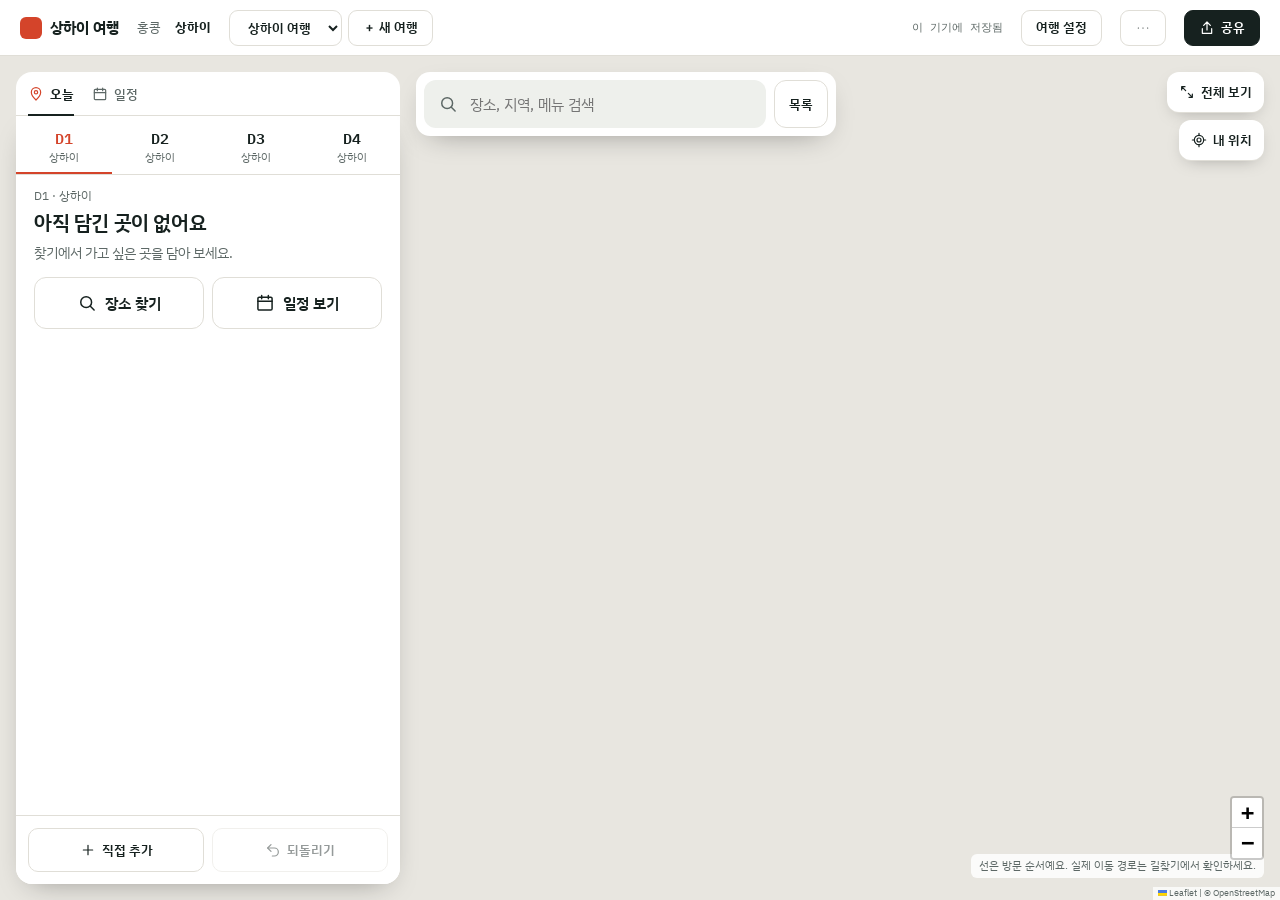
==== shanghai/index.html @ 97217b45 "D3 일정에 홍콩→마카오 페리 안내 메모 추가 (타이파행 코타이워터젯, 일요일 사전예약 팁) Co-Authored-By: Claude Fable 5 <noreply@anthropi" ====
<!doctype html>
<html lang="ko">
<head>
<meta charset="utf-8"><meta name="viewport" content="width=device-width,initial-scale=1,viewport-fit=cover">
<meta name="theme-color" content="#f3f2ee" media="(prefers-color-scheme: light)"><meta name="theme-color" content="#0d1312" media="(prefers-color-scheme: dark)"><link rel="icon" href="data:image/svg+xml,%3Csvg xmlns=%27http://www.w3.org/2000/svg%27 viewBox=%270 0 32 32%27%3E%3Crect width=%2732%27 height=%2732%27 rx=%278%27 fill=%27%23d4442a%27/%3E%3C/svg%3E"><title>상하이 여행 플래너</title>
<link rel="preconnect" href="https://fonts.googleapis.com"><link rel="preconnect" href="https://fonts.gstatic.com" crossorigin>
<link rel="stylesheet" href="https://fonts.googleapis.com/css2?family=IBM+Plex+Mono:wght@500;600&family=IBM+Plex+Sans+KR:wght@400;500;600;700&display=swap" media="print" onload="this.media='all'">
<link rel="stylesheet" href="../vendor/leaflet/leaflet.css">
<link rel="stylesheet" href="../styles.css?v=20261013b">
<script defer src="../vendor/leaflet/leaflet.js"></script>
<script defer src="../vendor/coordtransform.js"></script><script defer src="data.js?v=20261013b"></script><script defer src="../planner.js?v=20261013b"></script><script defer src="../app.js?v=20261013b"></script>
</head>
<body class="city-sh" data-tab="today">
<section id="map-panel" aria-label="여행 지도">
  <div id="map"></div>
  <div id="map-fallback" hidden>지도를 불러오지 못했어요.<br>네트워크 연결 후 새로고침해 주세요.<small>일정 편집과 저장은 계속 사용할 수 있어요.</small></div>
  <p class="map-note" id="map-note">선은 방문 순서예요. 실제 이동 경로는 길찾기에서 확인하세요.</p>
</section>
<header class="topbar">
  <a class="brand" href="#" aria-label="여행 플래너 홈"><i aria-hidden="true"></i><span>상하이 여행</span></a>
  <nav class="city-switch" aria-label="여행 도시"><a href="../">홍콩</a><a href="./" aria-current="page">상하이</a></nav>
  <div class="trip-control"><label class="sr-only" for="trip-select">저장된 여행</label><select id="trip-select"></select><button id="new-trip" title="새 여행 만들기">＋ 새 여행</button></div>
  <span class="spacer"></span>
  <span id="save-status" class="save-status mono" role="status">이 기기에 저장</span><button id="settings-btn">여행 설정</button><button id="backup-btn" aria-label="백업과 복원" data-ico="more"></button><button id="share-btn" class="pri" data-ico="share">공유</button>
</header>
<div class="float-top">
  <button id="day-btn" class="float day-btn" aria-haspopup="dialog"></button>
  <div class="map-tools"><button id="fit-btn" class="float" data-ico="expand"><span>전체 보기</span></button><button hidden id="transit-btn" class="float" aria-pressed="false" data-ico="train"><span>노선</span></button><button id="location-btn" class="float" data-ico="loc"><span>내 위치</span></button></div>
</div>
<button id="detail-back" class="float detail-back" aria-label="뒤로" data-ico="back" hidden></button>
<nav class="tabbar" id="tabbar" aria-label="화면">
  <button data-tab="today" data-ico="today">오늘</button><button data-tab="plan" data-ico="cal">일정</button><button data-tab="find" data-ico="search">찾기</button><button data-tab="more" data-ico="more">더보기</button>
</nav>
<main id="sheet" class="sheet" aria-label="일정">
  <div class="grip" data-grip><span></span></div>
  <div class="sheet-body">
    <section id="view-today" class="view" aria-label="오늘"></section>
    <section id="view-plan" class="view" aria-label="일정 짜기"><div id="day-tabs" class="days" aria-label="여행 날짜"></div><div id="plan-list"></div></section>
    <section id="view-more" class="view" aria-label="더보기"></section>
  </div>
  <footer class="panel-foot"><button id="add-btn" data-ico="plus">직접 추가</button><button id="undo-btn" data-ico="undo" disabled>되돌리기</button></footer>
</main>
<section id="find" class="sheet find" aria-label="장소 찾기">
  <div class="grip" data-grip><span></span></div>
  <div class="find-head">
    <div class="search-row"><label class="search-box"><span data-ico="search"></span><input id="search" type="search" placeholder="장소, 지역, 메뉴 검색" aria-label="장소 검색" autocomplete="off"></label><button id="find-toggle" class="find-toggle" aria-expanded="false">목록</button></div>
    <div class="pick-row"><span>담을 날 <b id="pick-label"></b></span><button id="pick-change" aria-expanded="false">바꾸기</button></div>
    <div id="pick-days" class="pick-days" hidden></div>
    <div id="filters" class="text-tabs" role="tablist" aria-label="장소 분류"></div>
    <div id="friend-switch" class="friend-switch" hidden><button id="friend-all" aria-pressed="true">전체</button><button id="heesu-btn" aria-pressed="false">리재의 맛집 리스트 <span class="heesu-count mono"></span></button><button id="rec-only" aria-pressed="false">추천만</button></div>
  </div>
  <div class="sheet-body"><div id="list-heading" class="list-heading"></div><ul id="place-list" class="find-list"></ul></div>
</section>
<section id="detail" class="sheet detail" aria-label="장소 상세" hidden>
  <div class="grip" data-grip><span></span></div>
  <div class="sheet-body" id="detail-body"></div>
</section>
<dialog id="editor"><div class="dialog-head"><h2 id="dialog-title"></h2><button id="close-dialog" aria-label="닫기">✕</button></div><div id="dialog-body"></div></dialog>
<div id="toast" role="status" aria-live="polite"></div>
</body>
</html>
---- vendor/leaflet/leaflet.css ----
/* required styles */

.leaflet-pane,
.leaflet-tile,
.leaflet-marker-icon,
.leaflet-marker-shadow,
.leaflet-tile-container,
.leaflet-pane > svg,
.leaflet-pane > canvas,
.leaflet-zoom-box,
.leaflet-image-layer,
.leaflet-layer {
	position: absolute;
	left: 0;
	top: 0;
	}
.leaflet-container {
	overflow: hidden;
	}
.leaflet-tile,
.leaflet-marker-icon,
.leaflet-marker-shadow {
	-webkit-user-select: none;
	   -moz-user-select: none;
	        user-select: none;
	  -webkit-user-drag: none;
	}
/* Prevents IE11 from highlighting tiles in blue */
.leaflet-tile::selection {
	background: transparent;
}
/* Safari renders non-retina tile on retina better with this, but Chrome is worse */
.leaflet-safari .leaflet-tile {
	image-rendering: -webkit-optimize-contrast;
	}
/* hack that prevents hw layers "stretching" when loading new tiles */
.leaflet-safari .leaflet-tile-container {
	width: 1600px;
	height: 1600px;
	-webkit-transform-origin: 0 0;
	}
.leaflet-marker-icon,
.leaflet-marker-shadow {
	display: block;
	}
/* .leaflet-container svg: reset svg max-width decleration shipped in Joomla! (joomla.org) 3.x */
/* .leaflet-container img: map is broken in FF if you have max-width: 100% on tiles */
.leaflet-container .leaflet-overlay-pane svg {
	max-width: none !important;
	max-height: none !important;
	}
.leaflet-container .leaflet-marker-pane img,
.leaflet-container .leaflet-shadow-pane img,
.leaflet-container .leaflet-tile-pane img,
.leaflet-container img.leaflet-image-layer,
.leaflet-container .leaflet-tile {
	max-width: none !important;
	max-height: none !important;
	width: auto;
	padding: 0;
	}

.leaflet-container img.leaflet-tile {
	/* See: https://bugs.chromium.org/p/chromium/issues/detail?id=600120 */
	mix-blend-mode: plus-lighter;
}

.leaflet-container.leaflet-touch-zoom {
	-ms-touch-action: pan-x pan-y;
	touch-action: pan-x pan-y;
	}
.leaflet-container.leaflet-touch-drag {
	-ms-touch-action: pinch-zoom;
	/* Fallback for FF which doesn't support pinch-zoom */
	touch-action: none;
	touch-action: pinch-zoom;
}
.leaflet-container.leaflet-touch-drag.leaflet-touch-zoom {
	-ms-touch-action: none;
	touch-action: none;
}
.leaflet-container {
	-webkit-tap-highlight-color: transparent;
}
.leaflet-container a {
	-webkit-tap-highlight-color: rgba(51, 181, 229, 0.4);
}
.leaflet-tile {
	filter: inherit;
	visibility: hidden;
	}
.leaflet-tile-loaded {
	visibility: inherit;
	}
.leaflet-zoom-box {
	width: 0;
	height: 0;
	-moz-box-sizing: border-box;
	     box-sizing: border-box;
	z-index: 800;
	}
/* workaround for https://bugzilla.mozilla.org/show_bug.cgi?id=888319 */
.leaflet-overlay-pane svg {
	-moz-user-select: none;
	}

.leaflet-pane         { z-index: 400; }

.leaflet-tile-pane    { z-index: 200; }
.leaflet-overlay-pane { z-index: 400; }
.leaflet-shadow-pane  { z-index: 500; }
.leaflet-marker-pane  { z-index: 600; }
.leaflet-tooltip-pane   { z-index: 650; }
.leaflet-popup-pane   { z-index: 700; }

.leaflet-map-pane canvas { z-index: 100; }
.leaflet-map-pane svg    { z-index: 200; }

.leaflet-vml-shape {
	width: 1px;
	height: 1px;
	}
.lvml {
	behavior: url(#default#VML);
	display: inline-block;
	position: absolute;
	}


/* control positioning */

.leaflet-control {
	position: relative;
	z-index: 800;
	pointer-events: visiblePainted; /* IE 9-10 doesn't have auto */
	pointer-events: auto;
	}
.leaflet-top,
.leaflet-bottom {
	position: absolute;
	z-index: 1000;
	pointer-events: none;
	}
.leaflet-top {
	top: 0;
	}
.leaflet-right {
	right: 0;
	}
.leaflet-bottom {
	bottom: 0;
	}
.leaflet-left {
	left: 0;
	}
.leaflet-control {
	float: left;
	clear: both;
	}
.leaflet-right .leaflet-control {
	float: right;
	}
.leaflet-top .leaflet-control {
	margin-top: 10px;
	}
.leaflet-bottom .leaflet-control {
	margin-bottom: 10px;
	}
.leaflet-left .leaflet-control {
	margin-left: 10px;
	}
.leaflet-right .leaflet-control {
	margin-right: 10px;
	}


/* zoom and fade animations */

.leaflet-fade-anim .leaflet-popup {
	opacity: 0;
	-webkit-transition: opacity 0.2s linear;
	   -moz-transition: opacity 0.2s linear;
	        transition: opacity 0.2s linear;
	}
.leaflet-fade-anim .leaflet-map-pane .leaflet-popup {
	opacity: 1;
	}
.leaflet-zoom-animated {
	-webkit-transform-origin: 0 0;
	    -ms-transform-origin: 0 0;
	        transform-origin: 0 0;
	}
svg.leaflet-zoom-animated {
	will-change: transform;
}

.leaflet-zoom-anim .leaflet-zoom-animated {
	-webkit-transition: -webkit-transform 0.25s cubic-bezier(0,0,0.25,1);
	   -moz-transition:    -moz-transform 0.25s cubic-bezier(0,0,0.25,1);
	        transition:         transform 0.25s cubic-bezier(0,0,0.25,1);
	}
.leaflet-zoom-anim .leaflet-tile,
.leaflet-pan-anim .leaflet-tile {
	-webkit-transition: none;
	   -moz-transition: none;
	        transition: none;
	}

.leaflet-zoom-anim .leaflet-zoom-hide {
	visibility: hidden;
	}


/* cursors */

.leaflet-interactive {
	cursor: pointer;
	}
.leaflet-grab {
	cursor: -webkit-grab;
	cursor:    -moz-grab;
	cursor:         grab;
	}
.leaflet-crosshair,
.leaflet-crosshair .leaflet-interactive {
	cursor: crosshair;
	}
.leaflet-popup-pane,
.leaflet-control {
	cursor: auto;
	}
.leaflet-dragging .leaflet-grab,
.leaflet-dragging .leaflet-grab .leaflet-interactive,
.leaflet-dragging .leaflet-marker-draggable {
	cursor: move;
	cursor: -webkit-grabbing;
	cursor:    -moz-grabbing;
	cursor:         grabbing;
	}

/* marker & overlays interactivity */
.leaflet-marker-icon,
.leaflet-marker-shadow,
.leaflet-image-layer,
.leaflet-pane > svg path,
.leaflet-tile-container {
	pointer-events: none;
	}

.leaflet-marker-icon.leaflet-interactive,
.leaflet-image-layer.leaflet-interactive,
.leaflet-pane > svg path.leaflet-interactive,
svg.leaflet-image-layer.leaflet-interactive path {
	pointer-events: visiblePainted; /* IE 9-10 doesn't have auto */
	pointer-events: auto;
	}

/* visual tweaks */

.leaflet-container {
	background: #ddd;
	outline-offset: 1px;
	}
.leaflet-container a {
	color: #0078A8;
	}
.leaflet-zoom-box {
	border: 2px dotted #38f;
	background: rgba(255,255,255,0.5);
	}


/* general typography */
.leaflet-container {
	font-family: "Helvetica Neue", Arial, Helvetica, sans-serif;
	font-size: 12px;
	font-size: 0.75rem;
	line-height: 1.5;
	}


/* general toolbar styles */

.leaflet-bar {
	box-shadow: 0 1px 5px rgba(0,0,0,0.65);
	border-radius: 4px;
	}
.leaflet-bar a {
	background-color: #fff;
	border-bottom: 1px solid #ccc;
	width: 26px;
	height: 26px;
	line-height: 26px;
	display: block;
	text-align: center;
	text-decoration: none;
	color: black;
	}
.leaflet-bar a,
.leaflet-control-layers-toggle {
	background-position: 50% 50%;
	background-repeat: no-repeat;
	display: block;
	}
.leaflet-bar a:hover,
.leaflet-bar a:focus {
	background-color: #f4f4f4;
	}
.leaflet-bar a:first-child {
	border-top-left-radius: 4px;
	border-top-right-radius: 4px;
	}
.leaflet-bar a:last-child {
	border-bottom-left-radius: 4px;
	border-bottom-right-radius: 4px;
	border-bottom: none;
	}
.leaflet-bar a.leaflet-disabled {
	cursor: default;
	background-color: #f4f4f4;
	color: #bbb;
	}

.leaflet-touch .leaflet-bar a {
	width: 30px;
	height: 30px;
	line-height: 30px;
	}
.leaflet-touch .leaflet-bar a:first-child {
	border-top-left-radius: 2px;
	border-top-right-radius: 2px;
	}
.leaflet-touch .leaflet-bar a:last-child {
	border-bottom-left-radius: 2px;
	border-bottom-right-radius: 2px;
	}

/* zoom control */

.leaflet-control-zoom-in,
.leaflet-control-zoom-out {
	font: bold 18px 'Lucida Console', Monaco, monospace;
	text-indent: 1px;
	}

.leaflet-touch .leaflet-control-zoom-in, .leaflet-touch .leaflet-control-zoom-out  {
	font-size: 22px;
	}


/* layers control */

.leaflet-control-layers {
	box-shadow: 0 1px 5px rgba(0,0,0,0.4);
	background: #fff;
	border-radius: 5px;
	}
.leaflet-control-layers-toggle {
	background-image: url(images/layers.png);
	width: 36px;
	height: 36px;
	}
.leaflet-retina .leaflet-control-layers-toggle {
	background-image: url(images/layers-2x.png);
	background-size: 26px 26px;
	}
.leaflet-touch .leaflet-control-layers-toggle {
	width: 44px;
	height: 44px;
	}
.leaflet-control-layers .leaflet-control-layers-list,
.leaflet-control-layers-expanded .leaflet-control-layers-toggle {
	display: none;
	}
.leaflet-control-layers-expanded .leaflet-control-layers-list {
	display: block;
	position: relative;
	}
.leaflet-control-layers-expanded {
	padding: 6px 10px 6px 6px;
	color: #333;
	background: #fff;
	}
.leaflet-control-layers-scrollbar {
	overflow-y: scroll;
	overflow-x: hidden;
	padding-right: 5px;
	}
.leaflet-control-layers-selector {
	margin-top: 2px;
	position: relative;
	top: 1px;
	}
.leaflet-control-layers label {
	display: block;
	font-size: 13px;
	font-size: 1.08333em;
	}
.leaflet-control-layers-separator {
	height: 0;
	border-top: 1px solid #ddd;
	margin: 5px -10px 5px -6px;
	}

/* Default icon URLs */
.leaflet-default-icon-path { /* used only in path-guessing heuristic, see L.Icon.Default */
	background-image: url(images/marker-icon.png);
	}


/* attribution and scale controls */

.leaflet-container .leaflet-control-attribution {
	background: #fff;
	background: rgba(255, 255, 255, 0.8);
	margin: 0;
	}
.leaflet-control-attribution,
.leaflet-control-scale-line {
	padding: 0 5px;
	color: #333;
	line-height: 1.4;
	}
.leaflet-control-attribution a {
	text-decoration: none;
	}
.leaflet-control-attribution a:hover,
.leaflet-control-attribution a:focus {
	text-decoration: underline;
	}
.leaflet-attribution-flag {
	display: inline !important;
	vertical-align: baseline !important;
	width: 1em;
	height: 0.6669em;
	}
.leaflet-left .leaflet-control-scale {
	margin-left: 5px;
	}
.leaflet-bottom .leaflet-control-scale {
	margin-bottom: 5px;
	}
.leaflet-control-scale-line {
	border: 2px solid #777;
	border-top: none;
	line-height: 1.1;
	padding: 2px 5px 1px;
	white-space: nowrap;
	-moz-box-sizing: border-box;
	     box-sizing: border-box;
	background: rgba(255, 255, 255, 0.8);
	text-shadow: 1px 1px #fff;
	}
.leaflet-control-scale-line:not(:first-child) {
	border-top: 2px solid #777;
	border-bottom: none;
	margin-top: -2px;
	}
.leaflet-control-scale-line:not(:first-child):not(:last-child) {
	border-bottom: 2px solid #777;
	}

.leaflet-touch .leaflet-control-attribution,
.leaflet-touch .leaflet-control-layers,
.leaflet-touch .leaflet-bar {
	box-shadow: none;
	}
.leaflet-touch .leaflet-control-layers,
.leaflet-touch .leaflet-bar {
	border: 2px solid rgba(0,0,0,0.2);
	background-clip: padding-box;
	}


/* popup */

.leaflet-popup {
	position: absolute;
	text-align: center;
	margin-bottom: 20px;
	}
.leaflet-popup-content-wrapper {
	padding: 1px;
	text-align: left;
	border-radius: 12px;
	}
.leaflet-popup-content {
	margin: 13px 24px 13px 20px;
	line-height: 1.3;
	font-size: 13px;
	font-size: 1.08333em;
	min-height: 1px;
	}
.leaflet-popup-content p {
	margin: 17px 0;
	margin: 1.3em 0;
	}
.leaflet-popup-tip-container {
	width: 40px;
	height: 20px;
	position: absolute;
	left: 50%;
	margin-top: -1px;
	margin-left: -20px;
	overflow: hidden;
	pointer-events: none;
	}
.leaflet-popup-tip {
	width: 17px;
	height: 17px;
	padding: 1px;

	margin: -10px auto 0;
	pointer-events: auto;

	-webkit-transform: rotate(45deg);
	   -moz-transform: rotate(45deg);
	    -ms-transform: rotate(45deg);
	        transform: rotate(45deg);
	}
.leaflet-popup-content-wrapper,
.leaflet-popup-tip {
	background: white;
	color: #333;
	box-shadow: 0 3px 14px rgba(0,0,0,0.4);
	}
.leaflet-container a.leaflet-popup-close-button {
	position: absolute;
	top: 0;
	right: 0;
	border: none;
	text-align: center;
	width: 24px;
	height: 24px;
	font: 16px/24px Tahoma, Verdana, sans-serif;
	color: #757575;
	text-decoration: none;
	background: transparent;
	}
.leaflet-container a.leaflet-popup-close-button:hover,
.leaflet-container a.leaflet-popup-close-button:focus {
	color: #585858;
	}
.leaflet-popup-scrolled {
	overflow: auto;
	}

.leaflet-oldie .leaflet-popup-content-wrapper {
	-ms-zoom: 1;
	}
.leaflet-oldie .leaflet-popup-tip {
	width: 24px;
	margin: 0 auto;

	-ms-filter: "progid:DXImageTransform.Microsoft.Matrix(M11=0.70710678, M12=0.70710678, M21=-0.70710678, M22=0.70710678)";
	filter: progid:DXImageTransform.Microsoft.Matrix(M11=0.70710678, M12=0.70710678, M21=-0.70710678, M22=0.70710678);
	}

.leaflet-oldie .leaflet-control-zoom,
.leaflet-oldie .leaflet-control-layers,
.leaflet-oldie .leaflet-popup-content-wrapper,
.leaflet-oldie .leaflet-popup-tip {
	border: 1px solid #999;
	}


/* div icon */

.leaflet-div-icon {
	background: #fff;
	border: 1px solid #666;
	}


/* Tooltip */
/* Base styles for the element that has a tooltip */
.leaflet-tooltip {
	position: absolute;
	padding: 6px;
	background-color: #fff;
	border: 1px solid #fff;
	border-radius: 3px;
	color: #222;
	white-space: nowrap;
	-webkit-user-select: none;
	-moz-user-select: none;
	-ms-user-select: none;
	user-select: none;
	pointer-events: none;
	box-shadow: 0 1px 3px rgba(0,0,0,0.4);
	}
.leaflet-tooltip.leaflet-interactive {
	cursor: pointer;
	pointer-events: auto;
	}
.leaflet-tooltip-top:before,
.leaflet-tooltip-bottom:before,
.leaflet-tooltip-left:before,
.leaflet-tooltip-right:before {
	position: absolute;
	pointer-events: none;
	border: 6px solid transparent;
	background: transparent;
	content: "";
	}

/* Directions */

.leaflet-tooltip-bottom {
	margin-top: 6px;
}
.leaflet-tooltip-top {
	margin-top: -6px;
}
.leaflet-tooltip-bottom:before,
.leaflet-tooltip-top:before {
	left: 50%;
	margin-left: -6px;
	}
.leaflet-tooltip-top:before {
	bottom: 0;
	margin-bottom: -12px;
	border-top-color: #fff;
	}
.leaflet-tooltip-bottom:before {
	top: 0;
	margin-top: -12px;
	margin-left: -6px;
	border-bottom-color: #fff;
	}
.leaflet-tooltip-left {
	margin-left: -6px;
}
.leaflet-tooltip-right {
	margin-left: 6px;
}
.leaflet-tooltip-left:before,
.leaflet-tooltip-right:before {
	top: 50%;
	margin-top: -6px;
	}
.leaflet-tooltip-left:before {
	right: 0;
	margin-right: -12px;
	border-left-color: #fff;
	}
.leaflet-tooltip-right:before {
	left: 0;
	margin-left: -12px;
	border-right-color: #fff;
	}

/* Printing */

@media print {
	/* Prevent printers from removing background-images of controls. */
	.leaflet-control {
		-webkit-print-color-adjust: exact;
		print-color-adjust: exact;
		}
	}
---- styles.css ----
/* 여행 플래너 — 지도 중심 화면. 홍콩·상하이 페이지가 함께 쓴다. */
:root{--bg:#f3f2ee;--sf:#ffffff;--ink:#16211f;--mut:#5d6866;--line:#e0ded7;--acc:#d4442a;--acc-ink:#ffffff;--route:#0e5d5f;--soft:#eef0ec;--mapbg:#e8e6e0;--done:#9aa5a2;
  --shadow-float:0 1px 0 var(--line),0 6px 18px -8px rgba(0,0,0,.35);--shadow-sheet:0 -10px 30px -18px rgba(0,0,0,.45);--shadow-panel:0 10px 30px -14px rgba(0,0,0,.4);
  --tile-filter:saturate(.45) contrast(.92) brightness(1.04);--tabbar:calc(64px + env(safe-area-inset-bottom,0px));color-scheme:light}
@media (prefers-color-scheme:dark){:root:not([data-theme="light"]){--bg:#0d1312;--sf:#162020;--ink:#eaefec;--mut:#93a09c;--line:#26302f;--acc:#ff6b4d;--acc-ink:#1a0a05;--route:#5fc2bf;--soft:#1d2928;--mapbg:#1b1f1f;--done:#6f7c79;--tile-filter:invert(1) hue-rotate(180deg) saturate(.35) brightness(.82) contrast(.9);color-scheme:dark}}
:root[data-theme="dark"]{--bg:#0d1312;--sf:#162020;--ink:#eaefec;--mut:#93a09c;--line:#26302f;--acc:#ff6b4d;--acc-ink:#1a0a05;--route:#5fc2bf;--soft:#1d2928;--mapbg:#1b1f1f;--done:#6f7c79;--tile-filter:invert(1) hue-rotate(180deg) saturate(.35) brightness(.82) contrast(.9);color-scheme:dark}

*{box-sizing:border-box}
html,body{height:100%;margin:0}
body{position:fixed;inset:0;overflow:hidden;background:var(--bg);color:var(--ink);font:14px/1.45 'IBM Plex Sans KR',system-ui,-apple-system,'Apple SD Gothic Neo','Noto Sans KR',sans-serif;-webkit-font-smoothing:antialiased;-webkit-tap-highlight-color:transparent}
button,input,select,textarea{font:inherit;color:inherit}
button{cursor:pointer}
button:disabled{cursor:not-allowed;opacity:.45}
a{color:inherit}
:focus-visible{outline:2px solid var(--route);outline-offset:2px}
.mono{font-family:'IBM Plex Mono',ui-monospace,Menlo,monospace;font-feature-settings:'tnum'}
.sr-only{position:absolute;width:1px;height:1px;overflow:hidden;clip:rect(0 0 0 0);white-space:nowrap}
.ico{width:20px;height:20px;flex:none;stroke:currentColor;fill:none;stroke-width:1.8;stroke-linecap:round;stroke-linejoin:round}
[hidden]{display:none!important}

/* ── 지도 ── */
#map-panel{position:absolute;inset:0;z-index:0;background:var(--mapbg)}
#map{position:absolute;inset:0;background:var(--mapbg)}
.leaflet-container{font:inherit;background:var(--mapbg)}
.leaflet-tile-pane{filter:var(--tile-filter)}
.leaflet-control-attribution{font-size:9px!important;background:color-mix(in srgb,var(--sf) 75%,transparent)!important;color:var(--mut)!important}
.leaflet-control-attribution a{color:var(--mut)!important}
.leaflet-control-zoom{display:none}
#map-fallback{position:absolute;inset:0;display:grid;place-content:center;text-align:center;padding:24px;color:var(--mut);z-index:2;line-height:1.6}
#map-fallback small{display:block;margin-top:6px}
.map-note{display:none}
.leaflet-popup-content-wrapper,.leaflet-popup-tip{background:var(--sf);color:var(--ink);box-shadow:var(--shadow-panel)}
.leaflet-popup-content-wrapper{border-radius:12px}
.leaflet-popup-content{margin:14px 16px;font-size:13px;line-height:1.5;width:240px!important}
.leaflet-container a.leaflet-popup-close-button{color:var(--mut);width:32px;height:32px;font:20px/32px system-ui}

/* 핀 */
.pin{display:grid;place-items:center;font:600 11px 'IBM Plex Mono',ui-monospace,monospace;color:#fff;background:#16211f;width:22px;height:22px;border-radius:7px;box-shadow:0 0 0 2px #fff;transform:translate(-50%,-50%)}
.pin.done{background:#9aa5a2;width:16px;height:16px;border-radius:5px;font-size:0}
.pin.cand{background:#fff;color:#16211f;box-shadow:0 0 0 1.5px #16211f;width:14px;height:14px;border-radius:4px;font-size:0}
.pin.hotel{background:#0e5d5f;font-family:inherit;font-size:12px}
.pin.added{background:#d4442a;width:18px;height:18px;border-radius:5px;font-size:0}
.pin.food{background:#16211f;width:20px;height:20px;border-radius:6px;font-size:10px}
.pin.label{background:#d4442a;width:auto;height:30px;padding:0 10px 0 8px;border-radius:9px;font:600 12px 'IBM Plex Sans KR',system-ui,sans-serif;white-space:nowrap;box-shadow:0 0 0 2px #fff,0 6px 14px -4px rgba(212,68,42,.6);transform:translate(-14px,-50%)}
.tri-wrap{filter:drop-shadow(0 0 1.5px #fff) drop-shadow(0 0 1px #fff) drop-shadow(0 1px 2px rgba(0,0,0,.25))}
.pin.tri{width:24px;height:21px;border-radius:0;box-shadow:none;clip-path:polygon(50% 0,100% 100%,0 100%);padding-top:7px;font-size:9.5px;line-height:1}
.pin.tri.tri-heesu{background:#b7791f}.pin.tri.tri-yoon{background:#2b6cb0}
.pin.tri.cand{width:16px;height:14px;padding-top:0;font-size:0}
.pin.tri.added{width:22px;height:19px;padding-top:0;font-size:0}
.pin.tri.done{background:#9aa5a2;width:16px;height:14px;font-size:0}
.pin.selected{outline:3px solid #d4442a;outline-offset:2px}
.loc-dot{width:16px;height:16px;border-radius:50%;background:#3185e9;box-shadow:0 0 0 3px #fff,0 0 0 9px rgba(49,133,233,.18)}
.leaflet-tooltip.food-label{display:flex;flex-direction:column;align-items:center;gap:1px;background:var(--sf);color:var(--ink);border:0;border-radius:8px;box-shadow:var(--shadow-float);padding:4px 8px;font:600 11px/1.3 'IBM Plex Sans KR',system-ui,sans-serif;white-space:nowrap}
.leaflet-tooltip.food-label small{font-weight:500;color:var(--mut);max-width:150px;overflow:hidden;text-overflow:ellipsis}
.leaflet-tooltip.food-label::before{display:none}

/* 말풍선 */
.popup-body p{margin:6px 0}
.popup-title{display:block;font-size:15px;font-weight:600;margin-bottom:2px;padding-right:18px}
.popup-meta{color:var(--mut);font-size:12px}
.popup-state{display:block;margin-top:10px;font-weight:600;font-size:13px}
.popup-actions{display:flex;flex-wrap:wrap;gap:6px;margin-top:8px}
.popup-actions button,.popup-body .help button{min-height:40px;padding:0 12px;border-radius:10px;border:1px solid var(--line);background:var(--sf);font-weight:600;font-size:13px}
.popup-actions button.go{background:var(--ink);border-color:var(--ink);color:var(--sf)}
.help{color:var(--mut);font-size:12px;line-height:1.5}
.place-status{color:var(--acc);font-weight:600;font-size:12px;margin:6px 0}

/* ── 떠 있는 버튼 ── */
.float{background:var(--sf);color:var(--ink);border:0;box-shadow:var(--shadow-float);border-radius:12px;min-width:44px;height:44px;display:inline-flex;align-items:center;justify-content:center;gap:6px;padding:0;font-weight:600}
.float[aria-pressed="true"]{color:var(--route);box-shadow:0 0 0 2px var(--route),var(--shadow-float)}
.float-top{position:absolute;top:calc(14px + env(safe-area-inset-top,0px));left:12px;right:12px;display:flex;justify-content:space-between;gap:8px;z-index:5;pointer-events:none}
.float-top>*{pointer-events:auto}
.map-tools{display:flex;gap:8px;flex-wrap:wrap;justify-content:flex-end;width:96px}
.map-tools #fit-btn{order:3}
.untimed{font-size:11px!important;color:var(--mut)}
.map-tools .float span{display:none}
.day-btn{padding:0 12px 0 14px;gap:8px;min-width:0;max-width:calc(100% - 104px);white-space:nowrap}
.day-btn .d{font:600 12px 'IBM Plex Mono',ui-monospace,monospace;color:var(--acc)}
.day-btn .d.plain{color:var(--mut)}
.day-btn small{color:var(--mut);font-weight:500;font-size:13px;overflow:hidden;text-overflow:ellipsis;min-width:0}
.day-btn .ico{width:16px;height:16px}
.detail-back{position:absolute;top:calc(14px + env(safe-area-inset-top,0px));left:12px;z-index:9}

/* ── 탭바 ── */
.tabbar{position:absolute;left:0;right:0;bottom:0;height:var(--tabbar);padding-bottom:calc(6px + env(safe-area-inset-bottom,0px));background:var(--sf);border-top:1px solid var(--line);display:grid;grid-template-columns:repeat(4,1fr);z-index:8}
.tabbar button{border:0;background:none;display:flex;flex-direction:column;align-items:center;justify-content:center;gap:3px;font-size:11px;font-weight:500;color:var(--mut);min-height:44px}
.tabbar button[aria-current="page"]{color:var(--ink);font-weight:700}
.tabbar button[aria-current="page"] .ico{stroke:var(--acc)}

/* ── 시트(폰) ── */
.sheet{position:absolute;left:0;right:0;bottom:var(--tabbar);height:452px;max-height:calc(100% - 150px - var(--tabbar));background:var(--sf);border-radius:18px 18px 0 0;box-shadow:var(--shadow-sheet);z-index:6;display:flex;flex-direction:column;overflow:hidden;transition:height .22s ease}
.sheet.dragging{transition:none}
.sheet.detail{bottom:0;max-height:calc(100% - 150px);z-index:7}
.grip{flex:none;height:20px;display:grid;place-items:center;cursor:grab;touch-action:none}
.grip span{width:36px;height:4px;border-radius:2px;background:var(--line);margin-top:4px}
.sheet-body{flex:1;min-height:0;overflow-y:auto;overscroll-behavior:contain;-webkit-overflow-scrolling:touch}
body:not([data-tab="today"]):not([data-tab="plan"]):not([data-tab="more"]) #sheet,
body:not([data-tab="find"]) #find{display:none}
body[data-detail] #sheet,body[data-detail] #find,body[data-detail] .tabbar,body[data-detail] .float-top{display:none}
.view{display:none}
body[data-tab="today"] #view-today,body[data-tab="plan"] #view-plan,body[data-tab="more"] #view-more{display:block}
.panel-foot{display:none}
.pc-only{display:none!important}
body[data-tab="plan"] .panel-foot{display:flex}
body.no-map .sheet{max-height:none;height:auto!important;top:calc(64px + env(safe-area-inset-top,0px))}
body.no-map .sheet.detail{top:72px}
body.no-map .map-tools,body.no-map .map-note{display:none}

/* 공통 버튼 */
.btn{height:52px;border-radius:12px;border:1px solid var(--line);background:var(--sf);color:var(--ink);font-weight:600;font-size:15px;display:flex;align-items:center;justify-content:center;gap:8px;text-decoration:none;padding:0 12px;min-width:0;white-space:nowrap}
.btn.pri{background:var(--acc);border-color:var(--acc);color:var(--acc-ink)}
.btn[aria-pressed="true"]{background:var(--soft);border-color:var(--soft);color:var(--route)}
.text-btn{border:0;background:none;color:var(--route);font-weight:600;font-size:13px;min-height:44px;padding:0 4px}
.thumb{width:56px;height:56px;border-radius:9px;object-fit:cover;background:var(--soft);display:grid;place-items:center;color:var(--mut);font-size:11px;font-weight:600;text-align:center;line-height:1.2;padding:2px;overflow:hidden;flex:none}
.thumb .ico{width:22px;height:22px}

/* ── ① 오늘 ── */
.next{padding:6px 18px 14px}
.kicker{display:flex;gap:6px;align-items:baseline;font-size:12px;color:var(--mut);min-width:0}
.kicker b{color:var(--acc);font-weight:600;font-size:13px}
.kicker .memo{margin-left:auto;overflow:hidden;text-overflow:ellipsis;white-space:nowrap;min-width:0;max-width:50%}
.next-row{display:flex;gap:14px;align-items:center;margin:8px 0 14px;width:100%;border:0;background:none;padding:0;text-align:left}
.next-row .thumb{width:64px;height:64px;border-radius:10px}
.next-row h2{margin:0;font-size:22px;font-weight:600;letter-spacing:-.02em;line-height:1.2;word-break:keep-all}
.next-row p{margin:4px 0 0;color:var(--mut);font-size:13px}
.acts{display:grid;grid-template-columns:1.6fr 1fr;gap:8px}
.next-empty{padding:10px 18px 18px}
.next-empty h2{margin:4px 0 6px;font-size:20px;font-weight:600;letter-spacing:-.02em}
.next-empty p{margin:0 0 14px;color:var(--mut)}
.next-empty .acts{grid-template-columns:1fr 1fr}
.progress{padding:12px 18px 10px;border-top:1px solid var(--line);display:flex;align-items:center;gap:12px;font-size:12px;color:var(--mut)}
.progress b{color:var(--ink);font-weight:600}
.bar{flex:1;display:flex;gap:3px;min-width:60px}
.bar i{flex:1;height:4px;border-radius:2px;background:var(--line)}
.bar i.on{background:var(--route)}
.bar i.nx{background:var(--acc)}
.nearby{display:grid;grid-template-columns:auto minmax(0,1fr) auto;gap:10px;align-items:center;width:calc(100% - 36px);margin:0 18px;min-height:44px;border:0;border-top:1px solid var(--line);border-bottom:1px solid var(--line);background:none;padding:0;text-align:left;font-weight:600;color:var(--ink)}
.nearby .mono{font-size:11px;color:var(--mut);font-weight:500;white-space:nowrap;overflow:hidden;text-overflow:ellipsis}
.nearby .ico{width:16px;height:16px;transform:rotate(180deg);color:var(--mut)}
.rows{list-style:none;margin:0 0 8px;padding:0 18px}
.rows li{display:grid;grid-template-columns:46px minmax(0,1fr) 44px;gap:10px;align-items:center;min-height:48px;border-bottom:1px solid var(--line)}
.rows li:last-child{border-bottom:0}
.rows .t{font-size:13px;color:var(--mut)}
.rows .open{border:0;background:none;padding:6px 0;text-align:left;min-width:0;font-weight:600;font-size:14px}
.rows .sub{display:block;font-size:12px;color:var(--mut);font-weight:400;overflow:hidden;text-overflow:ellipsis;white-space:nowrap}
.rows li.done .open{color:var(--mut);font-weight:500}
.rows [data-toggle-done]{overflow:hidden;text-overflow:ellipsis;white-space:nowrap}
.rows li.done .t{font-size:12px}
.chk{width:44px;height:44px;border:0;background:none;padding:0;display:grid;place-items:center;color:transparent}
.chk span{width:28px;height:28px;border-radius:8px;border:1.5px solid var(--line);display:grid;place-items:center}
.chk .ico{width:16px;height:16px}
.chk[aria-pressed="true"]{color:var(--route)}
.chk[aria-pressed="true"] span{background:var(--soft);border-color:transparent}
.rows li.home{grid-template-columns:46px minmax(0,1fr) auto}
.rows li.home a{color:var(--route);font-weight:600;font-size:13px;text-decoration:none;min-height:44px;display:flex;align-items:center}
.before-trip{margin:0 18px 10px;font-size:12px;color:var(--mut)}

/* ── ② 일정 ── */
.days{display:grid;grid-auto-flow:column;grid-auto-columns:minmax(64px,1fr);border-bottom:1px solid var(--line);overflow-x:auto;scrollbar-width:none}
.days::-webkit-scrollbar{display:none}
.days button{border:0;background:none;padding:10px 2px 9px;text-align:center;font-size:11px;line-height:1.25;color:var(--mut);min-height:52px;overflow:hidden;word-break:keep-all}
.days button b{display:block;font:600 15px 'IBM Plex Mono',ui-monospace,monospace;color:var(--ink)}
.days button[aria-current="true"]{box-shadow:inset 0 -2px var(--acc)}
.days button[aria-current="true"] b{color:var(--acc)}
.plan-head{display:flex;gap:12px;align-items:flex-start;justify-content:space-between;padding:14px 18px 6px}
.plan-head h3{margin:0;font-size:18px;font-weight:600;letter-spacing:-.01em}
.plan-head p{margin:2px 0 0;font-size:12px;color:var(--mut)}
.plan-head .text-btn{flex:none;min-height:36px}
.plist{list-style:none;margin:0;padding:0 12px 12px}
.plist>li{border-bottom:1px solid var(--line)}
.prow{display:grid;grid-template-columns:24px 44px 40px minmax(0,1fr) auto;gap:8px;align-items:center;padding:8px 2px;min-height:56px;cursor:pointer}
.plist>li.sel>.prow,.plist>li.open>.prow{background:var(--soft);border-radius:10px}
.plist>li.open{border-bottom-color:transparent}
.handle{width:24px;height:40px;display:grid;place-items:center;color:var(--mut);border:0;background:none;padding:0;touch-action:none;cursor:grab}
.handle .ico{width:14px;height:14px}
.prow .t{font-size:12px;color:var(--mut)}
.prow .thumb{width:40px;height:40px;border-radius:8px;font-size:9px}
.prow .nm{font-weight:600;font-size:14px;display:block;overflow:hidden;text-overflow:ellipsis;white-space:nowrap}
.prow .sub{display:flex;align-items:center;gap:6px;font-size:11px;color:var(--mut);min-width:0;flex-wrap:wrap}
.prow .sub select{border:0;background:none;color:var(--mut);font-size:11px;padding:0;min-height:36px;max-width:90px}
.prow .sub a{color:var(--route);font-weight:600;text-decoration:none;min-height:36px;display:inline-flex;align-items:center}
.prow .dur{font-size:11px;color:var(--mut);padding-right:4px}
.plist>li.visited .nm{color:var(--mut);font-weight:500}
.plist>li.dragging{opacity:.4}
.plist>li.drop-before{box-shadow:inset 0 2px var(--route)}
.plist>li.drop-after{box-shadow:inset 0 -2px var(--route)}
.row-tools{display:flex;flex-wrap:wrap;gap:6px;padding:8px 2px 12px 34px}
.row-tools button,.row-tools a{min-height:44px;padding:0 12px;border-radius:10px;border:1px solid var(--line);background:var(--sf);font-size:13px;font-weight:600;display:inline-flex;align-items:center;gap:4px;text-decoration:none;color:var(--ink)}
.row-tools button[data-act="up"],.row-tools button[data-act="down"]{width:44px;padding:0;justify-content:center}
.row-tools .warn{color:var(--acc)}
.row-tools .note{flex-basis:100%;margin:0 0 4px;font-size:12px;color:var(--mut);white-space:pre-wrap}
.hotel-row{display:grid;grid-template-columns:24px minmax(0,1fr) auto;gap:8px;align-items:center;min-height:48px;padding:0 2px;font-size:13px}
.hotel-row .h{width:24px;height:24px;border-radius:7px;background:var(--route);color:#fff;display:grid;place-items:center;font-size:12px}
.hotel-row small{display:block;color:var(--mut);font-size:11px}
.hotel-row a{color:var(--route);font-weight:600;text-decoration:none;min-height:44px;display:inline-flex;align-items:center}
.empty{padding:28px 18px;text-align:center;color:var(--mut)}
.empty h3{color:var(--ink);font-size:16px;margin:0 0 6px}
.empty p{margin:0 0 14px}
.empty .btn{display:inline-flex;height:44px;font-size:14px}
.panel-foot{gap:8px;padding:12px;border-top:1px solid var(--line);flex:none;background:var(--sf)}
.panel-foot button{flex:1;height:44px;border-radius:10px;border:1px solid var(--line);background:var(--sf);font-weight:600;font-size:13px;display:flex;align-items:center;justify-content:center;gap:6px}
.panel-foot .ico{width:16px;height:16px}

/* ── ③ 찾기 ── */
.find{height:auto;top:250px}
.find-head{flex:none}
.search-row{display:flex;gap:8px;margin:4px 16px 10px}
.search-box{flex:1;display:flex;align-items:center;gap:10px;height:48px;padding:0 14px;border-radius:12px;background:var(--soft);color:var(--mut);min-width:0}
.search-box span{display:flex}
.search-box input{flex:1;min-width:0;border:0;background:none;outline:none;color:var(--ink);height:100%;font-size:15px}
.find-toggle{display:none}
.pick-row{display:flex;align-items:center;justify-content:space-between;padding:0 18px 4px;font-size:13px}
.pick-row b{font-weight:600}
.pick-row button{border:0;background:none;color:var(--acc);font-weight:600;min-height:40px;padding:0 0 0 12px}
.pick-days{display:flex;gap:4px;padding:0 12px 6px;overflow-x:auto}
.pick-days button{flex:none;min-height:40px;padding:0 10px;border:1px solid var(--line);border-radius:10px;background:var(--sf);font-size:12px;color:var(--mut)}
.pick-days button b{font:600 12px 'IBM Plex Mono',ui-monospace,monospace;color:var(--ink);margin-right:4px}
.pick-days button[aria-pressed="true"]{border-color:var(--ink);box-shadow:inset 0 0 0 1px var(--ink)}
.text-tabs{display:flex;gap:18px;padding:0 18px;border-bottom:1px solid var(--line);font-size:14px;color:var(--mut);white-space:nowrap;overflow-x:auto;scrollbar-width:none}
.text-tabs::-webkit-scrollbar{display:none}
.text-tabs button{flex:none;border:0;background:none;padding:10px 0;min-height:44px;color:inherit}
.text-tabs button small{font:500 11px 'IBM Plex Mono',ui-monospace,monospace;margin-left:3px}
.text-tabs button[aria-selected="true"]{color:var(--ink);font-weight:600;box-shadow:inset 0 -2px var(--ink)}
.friend-switch{display:flex;gap:16px;padding:0 18px;border-bottom:1px solid var(--line);font-size:13px;color:var(--mut);overflow-x:auto;white-space:nowrap}
.friend-switch button{flex:none;border:0;background:none;min-height:40px;padding:0;color:inherit}
.friend-switch button[aria-pressed="true"]{color:var(--ink);font-weight:600}
.friend-switch #rec-only{margin-left:auto}
.list-heading{display:flex;justify-content:space-between;align-items:center;gap:8px;padding:8px 18px 0;font-size:12px;color:var(--mut)}
.list-heading button{white-space:nowrap;flex:none;border:0;background:none;color:var(--route);font-weight:600;font-size:12px;min-height:36px;padding:0}
.find-list{list-style:none;margin:0;padding:0 16px 12px}
.find-list li{display:grid;grid-template-columns:56px minmax(0,1fr) 48px;gap:12px;align-items:center;padding:10px 0;border-bottom:1px solid var(--line)}
.find-list .open{border:0;background:none;padding:0;text-align:left;min-width:0;display:contents}
.find-list .nm{font-weight:600;font-size:15px;display:flex;gap:6px;align-items:baseline;min-width:0}
.find-list .nm span{overflow:hidden;text-overflow:ellipsis;white-space:nowrap}
.find-list .nm em{font-style:normal;font-size:11px;color:var(--acc);font-weight:600;flex:none}
.find-list p{margin:2px 0 0;font-size:12px;color:var(--mut);white-space:nowrap;overflow:hidden;text-overflow:ellipsis}
.find-list .who{color:var(--ink);font-weight:500}
.add{width:44px;height:44px;border-radius:12px;border:1.5px solid var(--line);background:var(--sf);display:grid;place-items:center;color:var(--ink);padding:0;justify-self:end}
.add.on{background:var(--ink);border-color:var(--ink);color:var(--sf);font:600 11px/1.1 'IBM Plex Mono',ui-monospace,monospace;text-align:center}
.add.other{font:600 11px/1.1 'IBM Plex Mono',ui-monospace,monospace;color:var(--mut);border-style:dashed}
.add.off{font-size:10px;line-height:1.15;color:var(--mut);border-style:dotted;opacity:1}

/* ── ⑤ 상세 ── */
.photo{height:190px;margin:0 16px;border-radius:12px;overflow:hidden;position:relative;background:var(--soft)}
.photo img{width:100%;height:100%;object-fit:cover;display:block}
.photo .thumb{width:100%;height:100%;border-radius:0;font-size:13px}
.photo small{position:absolute;right:8px;bottom:6px;font-size:10px;color:#fff;text-shadow:0 1px 2px rgba(0,0,0,.6)}
.photo button{position:absolute;inset:0;border:0;background:none;padding:0}
.dh{padding:14px 18px 0}
.dh h2{margin:0;font-size:24px;font-weight:600;letter-spacing:-.02em;line-height:1.25;word-break:keep-all}
.dh p{margin:4px 0 0;color:var(--mut);font-size:13px}
.dh em{font-style:normal;color:var(--acc);font-weight:600}
.acts3{display:grid;grid-template-columns:1.4fr 1fr 1fr;gap:8px;padding:14px 16px}
.acts3 .btn{height:50px;font-size:14px}
.info{margin:0 16px;border-top:1px solid var(--line)}
.info>div,.info>button{display:flex;justify-content:space-between;align-items:center;gap:16px;min-height:46px;border:0;border-bottom:1px solid var(--line);font-size:14px;width:100%;background:none;padding:8px 0;text-align:left}
.info span{color:var(--mut);flex:none}
.info b{font-weight:600;text-align:right;min-width:0;overflow-wrap:anywhere}
.info b.mono{font-size:14px}
.info .day-acts{display:flex;gap:6px}
.info .day-acts button{min-height:44px;padding:0 10px;border-radius:9px;border:1px solid var(--line);background:var(--sf);font-weight:600;font-size:12px}
.desc{padding:12px 18px 0;font-size:14px;line-height:1.65;margin:0}
.facts{margin:12px 16px 0;border-top:1px solid var(--line);font-size:13px}
.facts>div{padding:10px 0;border-bottom:1px solid var(--line)}
.facts dt{color:var(--mut);font-size:12px;margin-bottom:2px}
.facts dd{margin:0;overflow-wrap:anywhere}
.facts a{color:var(--route);font-weight:600}
.blogs{margin:14px 16px 0}
.blogs h3{font-size:13px;font-weight:600;color:var(--mut);margin:0 0 4px}
.blogs ul{list-style:none;margin:0;padding:0;border-top:1px solid var(--line)}
.blogs li{border-bottom:1px solid var(--line)}
.blogs a{display:flex;flex-direction:column;gap:2px;min-height:44px;justify-content:center;padding:8px 0;color:var(--ink);text-decoration:none}
.blogs a b{font-size:14px;font-weight:500;line-height:1.4}
.blogs a b::after{content:" ↗";color:var(--route)}
.blogs a small{font-size:12px;color:var(--mut)}
.blogs p{font-size:11.5px;color:var(--mut);margin:6px 0 0}
.links{display:flex;flex-wrap:wrap;gap:8px;padding:12px 16px 0}
.links a,.links button{min-height:44px;padding:0 14px;border-radius:12px;border:1px solid var(--line);background:var(--sf);font-weight:600;font-size:13px;display:inline-flex;align-items:center;gap:6px;text-decoration:none;color:var(--ink)}
.links .ico{width:16px;height:16px}
.near{padding:12px 18px 24px;font-size:12px;color:var(--mut)}
.near button{border:0;background:none;padding:0;color:var(--ink);font-size:12px;text-decoration:underline;text-decoration-color:var(--line);text-underline-offset:3px;min-height:32px}

/* ── ④ 더보기 ── */
.more{padding:0 0 16px}
.more h4{margin:0;padding:18px 18px 6px;font-size:11px;font-weight:600;letter-spacing:.06em;color:var(--mut)}
.more-list{margin:0 18px;border-top:1px solid var(--line)}
.more-list>*{display:flex;align-items:center;justify-content:space-between;gap:12px;width:100%;min-height:48px;border:0;border-bottom:1px solid var(--line);background:none;padding:0;text-align:left;font-size:14px;font-weight:500;text-decoration:none;color:var(--ink)}
.more-list small{color:var(--mut);font-size:12px;font-weight:400}
.more-list select{max-width:60%;border:1px solid var(--line);border-radius:9px;background:var(--sf);min-height:36px;padding:0 8px}
.more-list .seg{display:flex;gap:18px}
.more-list .seg a{text-decoration:none;color:var(--mut);min-height:44px;display:flex;align-items:center}
.more-list .seg a[aria-current="page"]{color:var(--ink);font-weight:700}
.more-list input[type=file]{position:absolute;width:1px;height:1px;opacity:0}
.more .save-status{display:block;padding:14px 18px 0;font-size:12px;color:var(--mut)}

/* ── 상단바(PC) ── */
.topbar{display:none}

/* ── 대화창 ── */
dialog{border:0;border-radius:16px;padding:0;width:min(520px,calc(100vw - 32px));max-height:calc(100dvh - 48px);background:var(--sf);color:var(--ink);box-shadow:var(--shadow-panel)}
dialog::backdrop{background:rgba(10,16,15,.45)}
.dialog-head{display:flex;justify-content:space-between;align-items:center;padding:14px 12px 6px 18px;position:sticky;top:0;background:var(--sf)}
.dialog-head h2{margin:0;font-size:17px;font-weight:600}
.dialog-head button{width:44px;height:44px;border:0;background:none;font-size:18px;color:var(--mut)}
#dialog-body{padding:0 18px 18px}
.form-grid{display:grid;grid-template-columns:1fr 1fr;gap:12px}
.form-grid label{display:flex;flex-direction:column;gap:4px;font-size:12px;color:var(--mut);font-weight:500}
.form-grid .wide{grid-column:1/-1}
.form-grid input,.form-grid select,.form-grid textarea{border:1px solid var(--line);border-radius:10px;background:var(--sf);min-height:44px;padding:8px 10px;font-size:15px;color:var(--ink);width:100%}
.form-grid textarea{min-height:96px;resize:vertical}
.form-actions,.confirm-actions{display:flex;justify-content:flex-end;gap:8px;margin-top:16px}
.form-actions button,.confirm-actions button,.backup-actions button,.backup-actions label,.day-choices button{min-height:44px;padding:0 16px;border-radius:12px;border:1px solid var(--line);background:var(--sf);font-weight:600}
.form-actions .primary,.confirm-actions .primary{background:var(--ink);border-color:var(--ink);color:var(--sf)}
.backup-actions{display:grid;gap:8px}
.backup-actions label{display:flex;align-items:center;cursor:pointer}
.backup-actions input{position:absolute;width:1px;height:1px;opacity:0}
.day-choices{display:grid;gap:0;border-top:1px solid var(--line)}
.day-choices button{display:grid;grid-template-columns:52px 1fr auto;align-items:center;gap:8px;border:0;border-bottom:1px solid var(--line);border-radius:0;padding:0 2px;text-align:left;font-weight:500;min-height:52px}
.day-choices button b{font:600 13px 'IBM Plex Mono',ui-monospace,monospace}
.day-choices button small{color:var(--mut)}
.day-choices button[aria-current="true"] b{color:var(--acc)}
#share-text{width:100%;min-height:120px;border:1px solid var(--line);border-radius:10px;background:var(--soft);color:var(--ink);padding:8px}
dialog img{max-width:100%;border-radius:10px;display:block}

/* ── 알림 ── */
#toast{position:fixed;left:50%;width:max-content;max-width:calc(100vw - 32px);white-space:nowrap;bottom:calc(var(--tabbar) + 14px);transform:translate(-50%,20px);opacity:0;pointer-events:none;background:var(--ink);color:var(--sf);border-radius:12px;padding:0 6px 0 16px;min-height:44px;display:flex;align-items:center;gap:8px;font-size:13px;font-weight:500;z-index:30;transition:.2s;max-width:calc(100vw - 32px);box-shadow:var(--shadow-panel)}
#toast:not(:has(button)){padding-right:16px}
#toast.show{opacity:1;transform:translate(-50%,0);pointer-events:auto}
#toast button{border:0;background:none;color:var(--sf);font-weight:700;min-height:44px;padding:0 10px;text-decoration:underline;text-underline-offset:3px}
body[data-detail] #toast{bottom:20px}

/* ═════════ PC (901px 이상) ═════════ */
@media (min-width:901px){
  .topbar{position:absolute;top:0;left:0;right:0;height:56px;display:flex;align-items:center;gap:18px;padding:0 20px;background:var(--sf);border-bottom:1px solid var(--line);z-index:9}
  .brand{display:flex;align-items:center;gap:8px;font-weight:700;font-size:15px;text-decoration:none;white-space:nowrap}
  .brand i{width:22px;height:22px;border-radius:6px;background:var(--acc);display:block}
  .city-switch{display:flex;gap:14px;font-size:13px}
  .city-switch a{color:var(--mut);text-decoration:none;min-height:36px;display:flex;align-items:center}
  .city-switch a[aria-current="page"]{color:var(--ink);font-weight:700}
  .trip-control{display:flex;gap:6px;min-width:0}
  .trip-control select,.topbar button{height:36px;padding:0 14px;border-radius:9px;border:1px solid var(--line);background:var(--sf);font-weight:600;font-size:13px;display:inline-flex;align-items:center;gap:6px;white-space:nowrap}
  .trip-control select{max-width:240px}
  .topbar .ico{width:16px;height:16px}
  .topbar .spacer{flex:1}
  .save-status{font-size:11px;color:var(--mut);white-space:nowrap}
  .topbar .pri{background:var(--ink);border-color:var(--ink);color:var(--sf)}
  #map-panel{top:56px}
  .map-note{display:block;position:absolute;right:16px;bottom:22px;margin:0;z-index:4;font-size:11px;color:var(--mut);background:color-mix(in srgb,var(--sf) 85%,transparent);padding:4px 8px;border-radius:6px}
  .leaflet-control-zoom{display:block}
  .leaflet-top.leaflet-left{top:auto;bottom:40px;left:auto;right:16px}
  .leaflet-top.leaflet-left .leaflet-control{margin:0}
  .float-top{top:72px;left:auto;right:16px;flex-direction:column;align-items:flex-end}
  .day-btn{display:none}
  .map-tools{flex-direction:column;gap:8px;align-items:flex-end;width:auto;flex-wrap:nowrap}
  .map-tools #fit-btn{order:0}
  .map-tools .float{height:40px;padding:0 12px;font-size:13px;justify-content:flex-start}
  .map-tools .float span{display:inline}
  .map-tools .ico{width:16px;height:16px}
  .tabbar{top:72px;left:16px;bottom:auto;right:auto;width:384px;height:44px;padding:0 12px;border-top:0;border-bottom:1px solid var(--line);border-radius:16px 16px 0 0;display:flex;gap:18px;z-index:7;background:var(--sf)}
  .tabbar button{flex-direction:row;font-size:13px;gap:6px;min-height:44px;padding:0}
  .tabbar button .ico{width:16px;height:16px}
  .tabbar button[aria-current="page"]{box-shadow:inset 0 -2px var(--ink)}
  .tabbar [data-tab="find"],.tabbar [data-tab="more"]{display:none}
  .sheet{left:16px;right:auto;top:116px;bottom:16px;width:384px;height:auto!important;max-height:none;border-radius:0 0 16px 16px;box-shadow:var(--shadow-panel);transition:none}
  .grip{display:none}
  body:not([data-tab="today"]):not([data-tab="plan"]):not([data-tab="more"]) #sheet{display:flex}
  body[data-tab] #find{display:flex}
  body[data-detail] #sheet,body[data-detail] .tabbar,body[data-detail] .float-top{display:flex}
  body[data-tab][data-detail] #find{display:none}
  .panel-foot{display:flex}
  .pc-only{display:grid!important}
  .days.pc-only+.before-trip,.days.pc-only+.next,.days.pc-only+.next-empty{padding-top:12px}
  .find{left:416px;top:72px;bottom:auto;width:420px;max-height:calc(100% - 88px);border-radius:14px}
  .find:not(.open) .sheet-body,.find:not(.open) .pick-row,.find:not(.open) .pick-days,.find:not(.open) .text-tabs,.find:not(.open) .friend-switch{display:none!important}
  .find:not(.open) .search-row{margin:8px}
  .search-row{margin:8px 8px 6px}
  .find-toggle{display:block;flex:none;height:48px;padding:0 14px;border-radius:12px;border:1px solid var(--line);background:var(--sf);font-weight:600;font-size:13px}
  .text-tabs{font-size:13px}
  .find-list li{grid-template-columns:44px minmax(0,1fr) 44px;padding:8px 0}
  .find-list .thumb{width:44px;height:44px}
  .sheet.detail{left:416px;top:72px;bottom:16px;width:420px;max-height:none;border-radius:14px;padding-top:12px}
  .detail-back{top:84px;left:428px;width:40px;height:40px;min-width:40px}
  body[data-detail] .photo{margin-top:44px}
  #toast{bottom:28px}
  body[data-detail] #toast{bottom:28px}
  body.no-map .sheet{top:116px}
}
@media (min-width:901px) and (max-width:1100px){.find,.sheet.detail{width:calc(100% - 432px - 160px)}}

@media (prefers-reduced-motion:reduce){.sheet,#toast{transition:none}}

/* ── 인쇄: 고른 날 일정만 ── */
@media print{
  body{position:static;overflow:visible;background:#fff;color:#000}
  #map-panel,.topbar,.float-top,.tabbar,#find,#detail,.detail-back,.panel-foot,.grip,#toast,.handle,.row-tools,.prow .sub select{display:none!important}
  .sheet{position:static;height:auto!important;max-height:none;box-shadow:none;width:auto;border-radius:0;display:block!important}
  .sheet-body{overflow:visible}
  .view{display:none!important}
  #view-plan{display:block!important}
  .plist>li{break-inside:avoid}
}
/* Day별 이동 안내 메모 */
.day-note{background:var(--soft);border:1px solid var(--line);color:var(--mut);border-radius:12px;padding:11px 13px;font-size:12px;line-height:1.6;margin:10px 0 4px}
.day-note b{color:var(--ink)}
.day-note ul{margin:6px 0;padding-left:16px}
.day-note li{margin:3px 0}
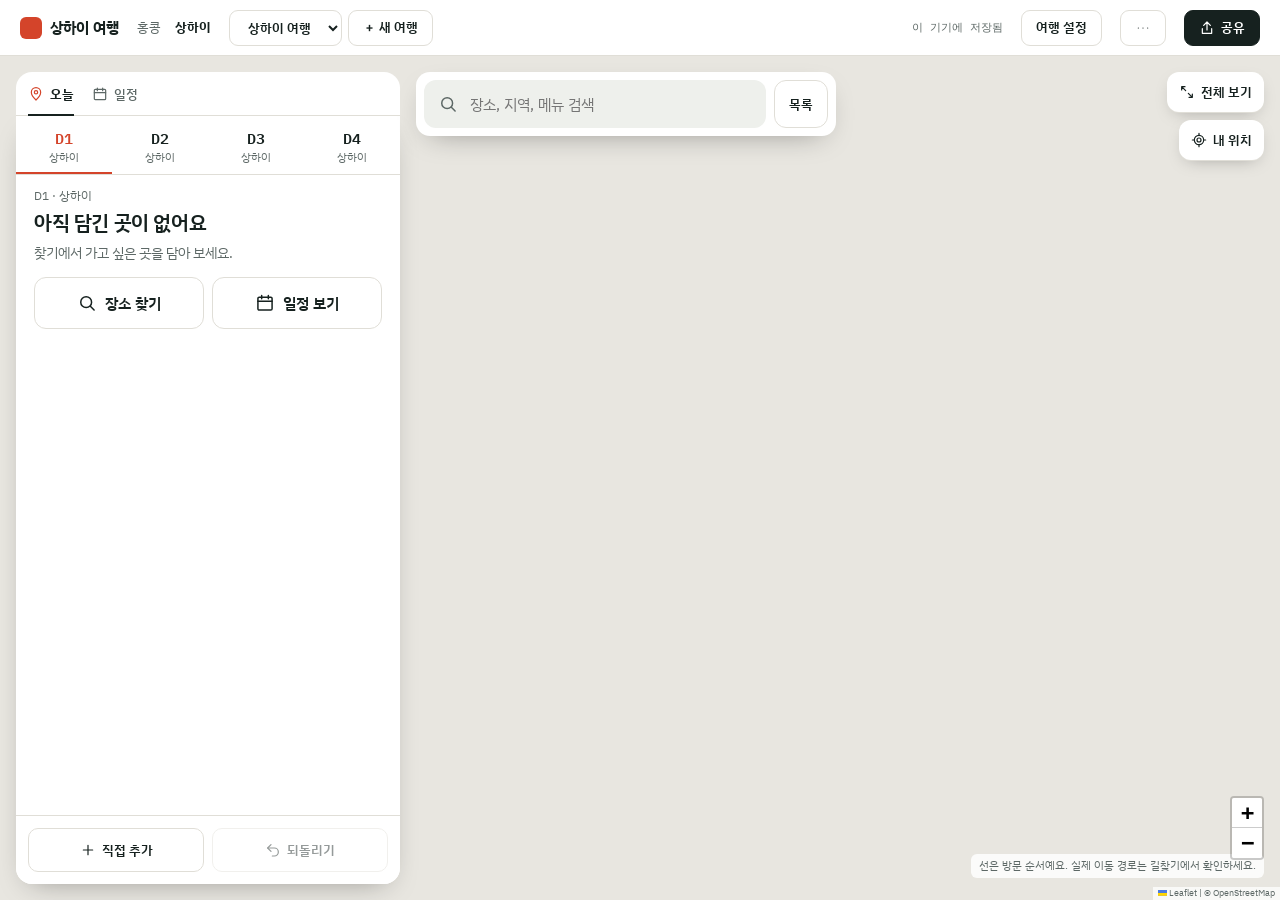
==== commit 21d0339a: "마카오 쇼 3곳 추가(MGM 꿀벌 드론쇼·런더너 근위병 교대식·갤럭시 키즈클럽)와 쇼 타임테이블 메모 (D3 댄싱워터 월·화 휴연 경고, D4 저녁 동선) Co-Authored-B" ====
--- a/shanghai/index.html
+++ b/shanghai/index.html
@@ -6,9 +6,9 @@
 <link rel="preconnect" href="https://fonts.googleapis.com"><link rel="preconnect" href="https://fonts.gstatic.com" crossorigin>
 <link rel="stylesheet" href="https://fonts.googleapis.com/css2?family=IBM+Plex+Mono:wght@500;600&family=IBM+Plex+Sans+KR:wght@400;500;600;700&display=swap" media="print" onload="this.media='all'">
 <link rel="stylesheet" href="../vendor/leaflet/leaflet.css">
-<link rel="stylesheet" href="../styles.css?v=20261013b">
+<link rel="stylesheet" href="../styles.css?v=20261013c">
 <script defer src="../vendor/leaflet/leaflet.js"></script>
-<script defer src="../vendor/coordtransform.js"></script><script defer src="data.js?v=20261013b"></script><script defer src="../planner.js?v=20261013b"></script><script defer src="../app.js?v=20261013b"></script>
+<script defer src="../vendor/coordtransform.js"></script><script defer src="data.js?v=20261013c"></script><script defer src="../planner.js?v=20261013c"></script><script defer src="../app.js?v=20261013c"></script>
 </head>
 <body class="city-sh" data-tab="today">
 <section id="map-panel" aria-label="여행 지도">
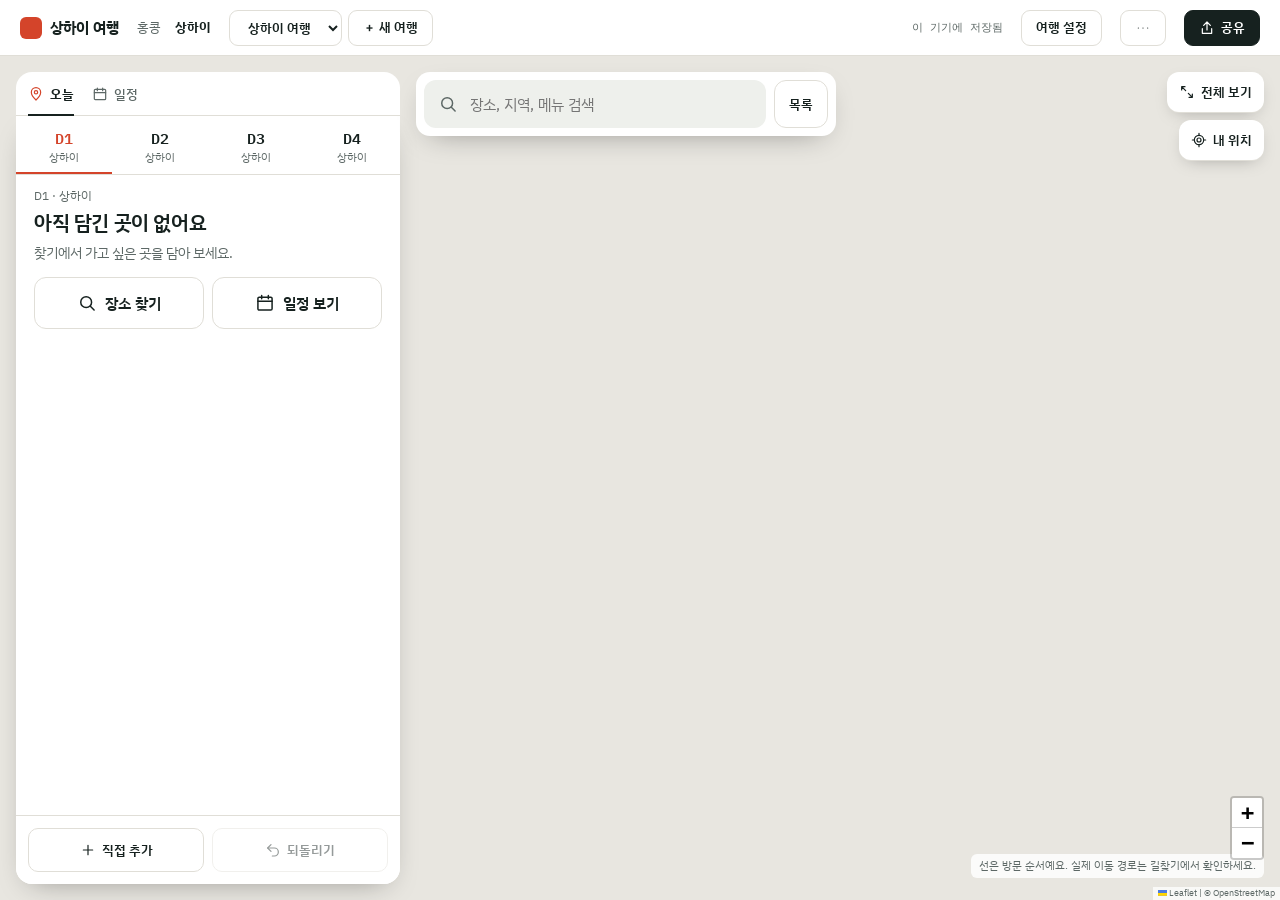
==== commit e5da3adf: "지도에 딩딩트램 전용 노선 토글 추가 (본선 10개 주요 정류장, MTR 노선과 별도 버튼) Co-Authored-By: Claude Fable 5 <noreply@anthropi" ====
--- a/shanghai/index.html
+++ b/shanghai/index.html
@@ -6,9 +6,9 @@
 <link rel="preconnect" href="https://fonts.googleapis.com"><link rel="preconnect" href="https://fonts.gstatic.com" crossorigin>
 <link rel="stylesheet" href="https://fonts.googleapis.com/css2?family=IBM+Plex+Mono:wght@500;600&family=IBM+Plex+Sans+KR:wght@400;500;600;700&display=swap" media="print" onload="this.media='all'">
 <link rel="stylesheet" href="../vendor/leaflet/leaflet.css">
-<link rel="stylesheet" href="../styles.css?v=20261013c">
+<link rel="stylesheet" href="../styles.css?v=20261016a">
 <script defer src="../vendor/leaflet/leaflet.js"></script>
-<script defer src="../vendor/coordtransform.js"></script><script defer src="data.js?v=20261013c"></script><script defer src="../planner.js?v=20261013c"></script><script defer src="../app.js?v=20261013c"></script>
+<script defer src="../vendor/coordtransform.js"></script><script defer src="data.js?v=20261016a"></script><script defer src="../planner.js?v=20261016a"></script><script defer src="../app.js?v=20261016a"></script>
 </head>
 <body class="city-sh" data-tab="today">
 <section id="map-panel" aria-label="여행 지도">
@@ -25,7 +25,7 @@
 </header>
 <div class="float-top">
   <button id="day-btn" class="float day-btn" aria-haspopup="dialog"></button>
-  <div class="map-tools"><button id="fit-btn" class="float" data-ico="expand"><span>전체 보기</span></button><button hidden id="transit-btn" class="float" aria-pressed="false" data-ico="train"><span>노선</span></button><button id="location-btn" class="float" data-ico="loc"><span>내 위치</span></button></div>
+  <div class="map-tools"><button id="fit-btn" class="float" data-ico="expand"><span>전체 보기</span></button><button hidden id="transit-btn" class="float" aria-pressed="false" data-ico="train"><span>노선</span></button><button hidden id="tram-btn" class="float" aria-pressed="false" data-ico="tram"><span>딩딩트램</span></button><button id="location-btn" class="float" data-ico="loc"><span>내 위치</span></button></div>
 </div>
 <button id="detail-back" class="float detail-back" aria-label="뒤로" data-ico="back" hidden></button>
 <nav class="tabbar" id="tabbar" aria-label="화면">
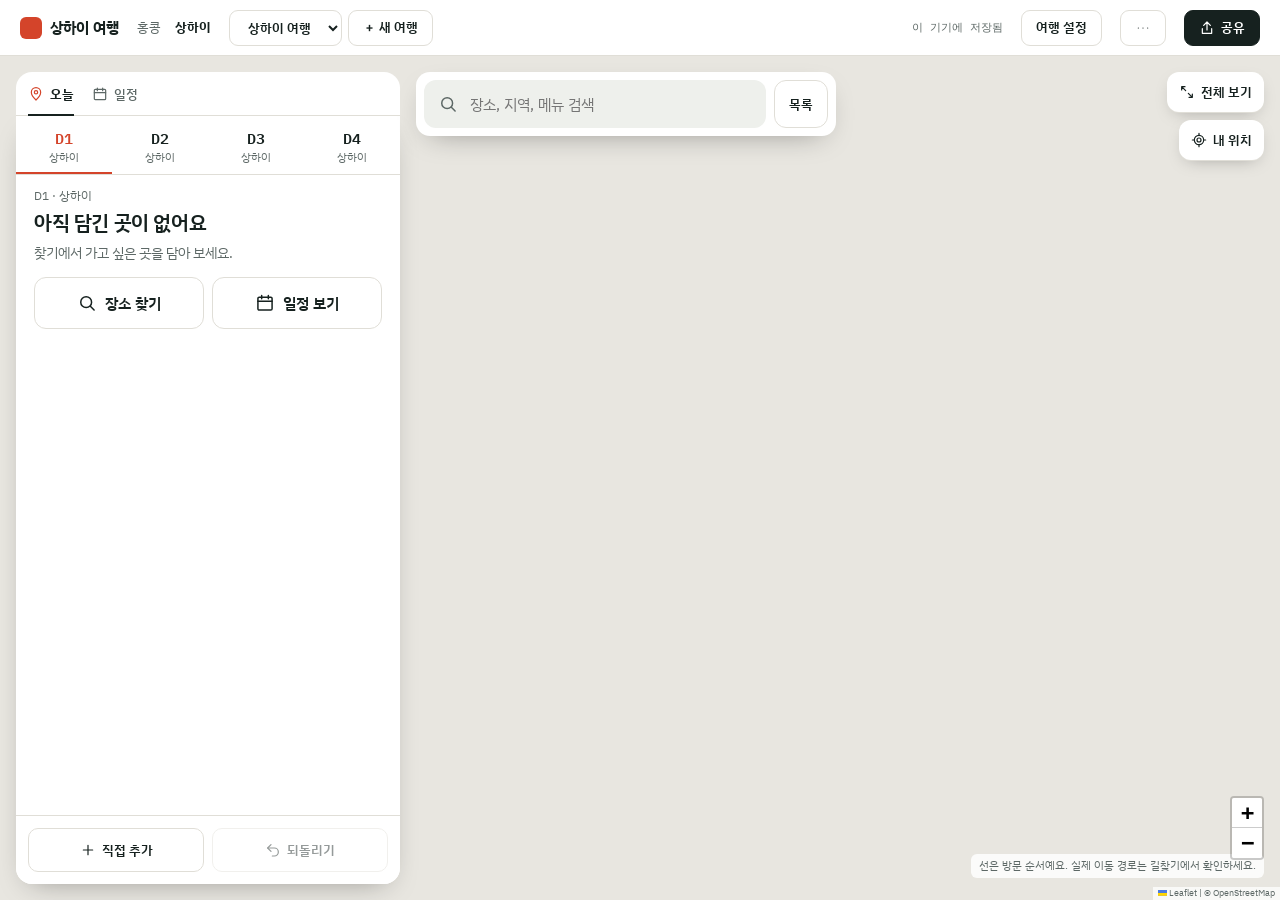
==== commit 0be3dc89: "시계탑 카드에서 '스타의 거리' 분리 (일정 중복 표기 정리) Co-Authored-By: Claude Fable 5 <noreply@anthropic.com>" ====
--- a/shanghai/index.html
+++ b/shanghai/index.html
@@ -6,9 +6,9 @@
 <link rel="preconnect" href="https://fonts.googleapis.com"><link rel="preconnect" href="https://fonts.gstatic.com" crossorigin>
 <link rel="stylesheet" href="https://fonts.googleapis.com/css2?family=IBM+Plex+Mono:wght@500;600&family=IBM+Plex+Sans+KR:wght@400;500;600;700&display=swap" media="print" onload="this.media='all'">
 <link rel="stylesheet" href="../vendor/leaflet/leaflet.css">
-<link rel="stylesheet" href="../styles.css?v=20261016a">
+<link rel="stylesheet" href="../styles.css?v=20261018a">
 <script defer src="../vendor/leaflet/leaflet.js"></script>
-<script defer src="../vendor/coordtransform.js"></script><script defer src="data.js?v=20261016a"></script><script defer src="../planner.js?v=20261016a"></script><script defer src="../app.js?v=20261016a"></script>
+<script defer src="../vendor/coordtransform.js"></script><script defer src="data.js?v=20261018a"></script><script defer src="../planner.js?v=20261018a"></script><script defer src="../app.js?v=20261018a"></script>
 </head>
 <body class="city-sh" data-tab="today">
 <section id="map-panel" aria-label="여행 지도">
